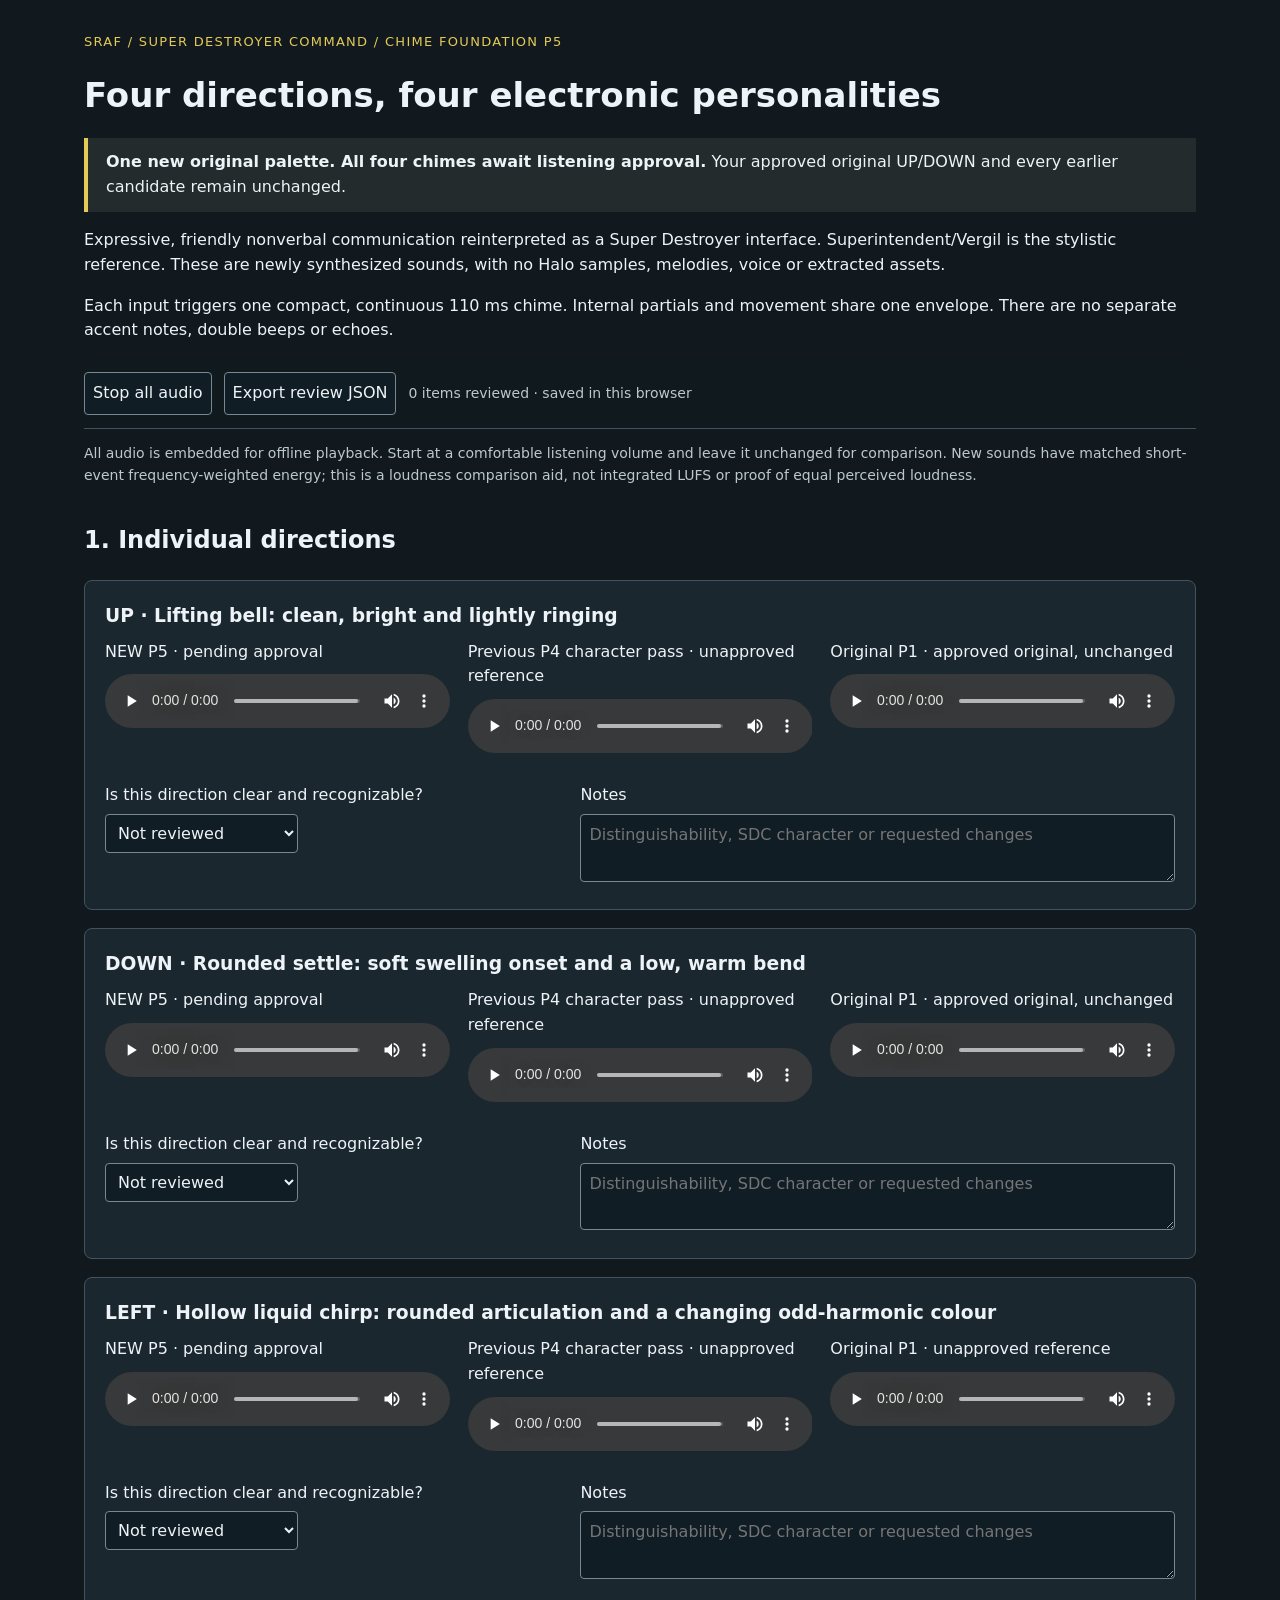
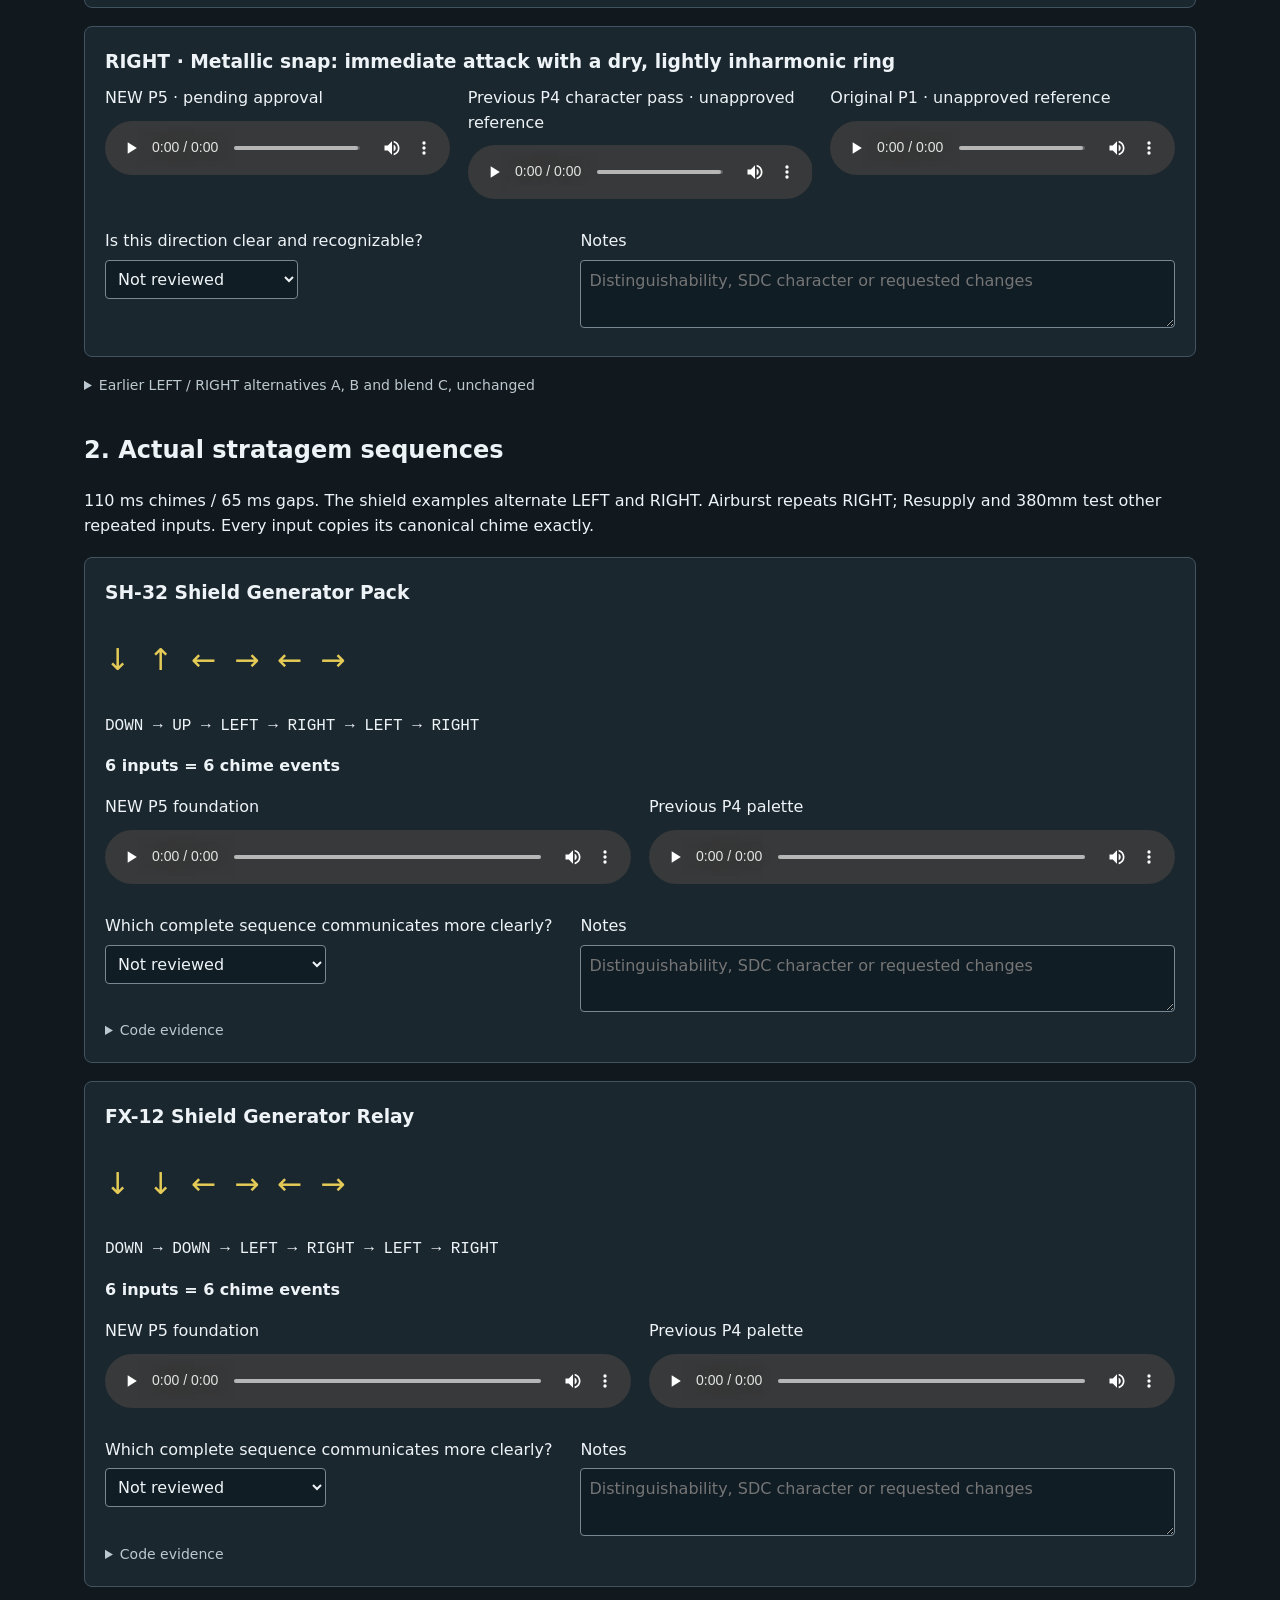
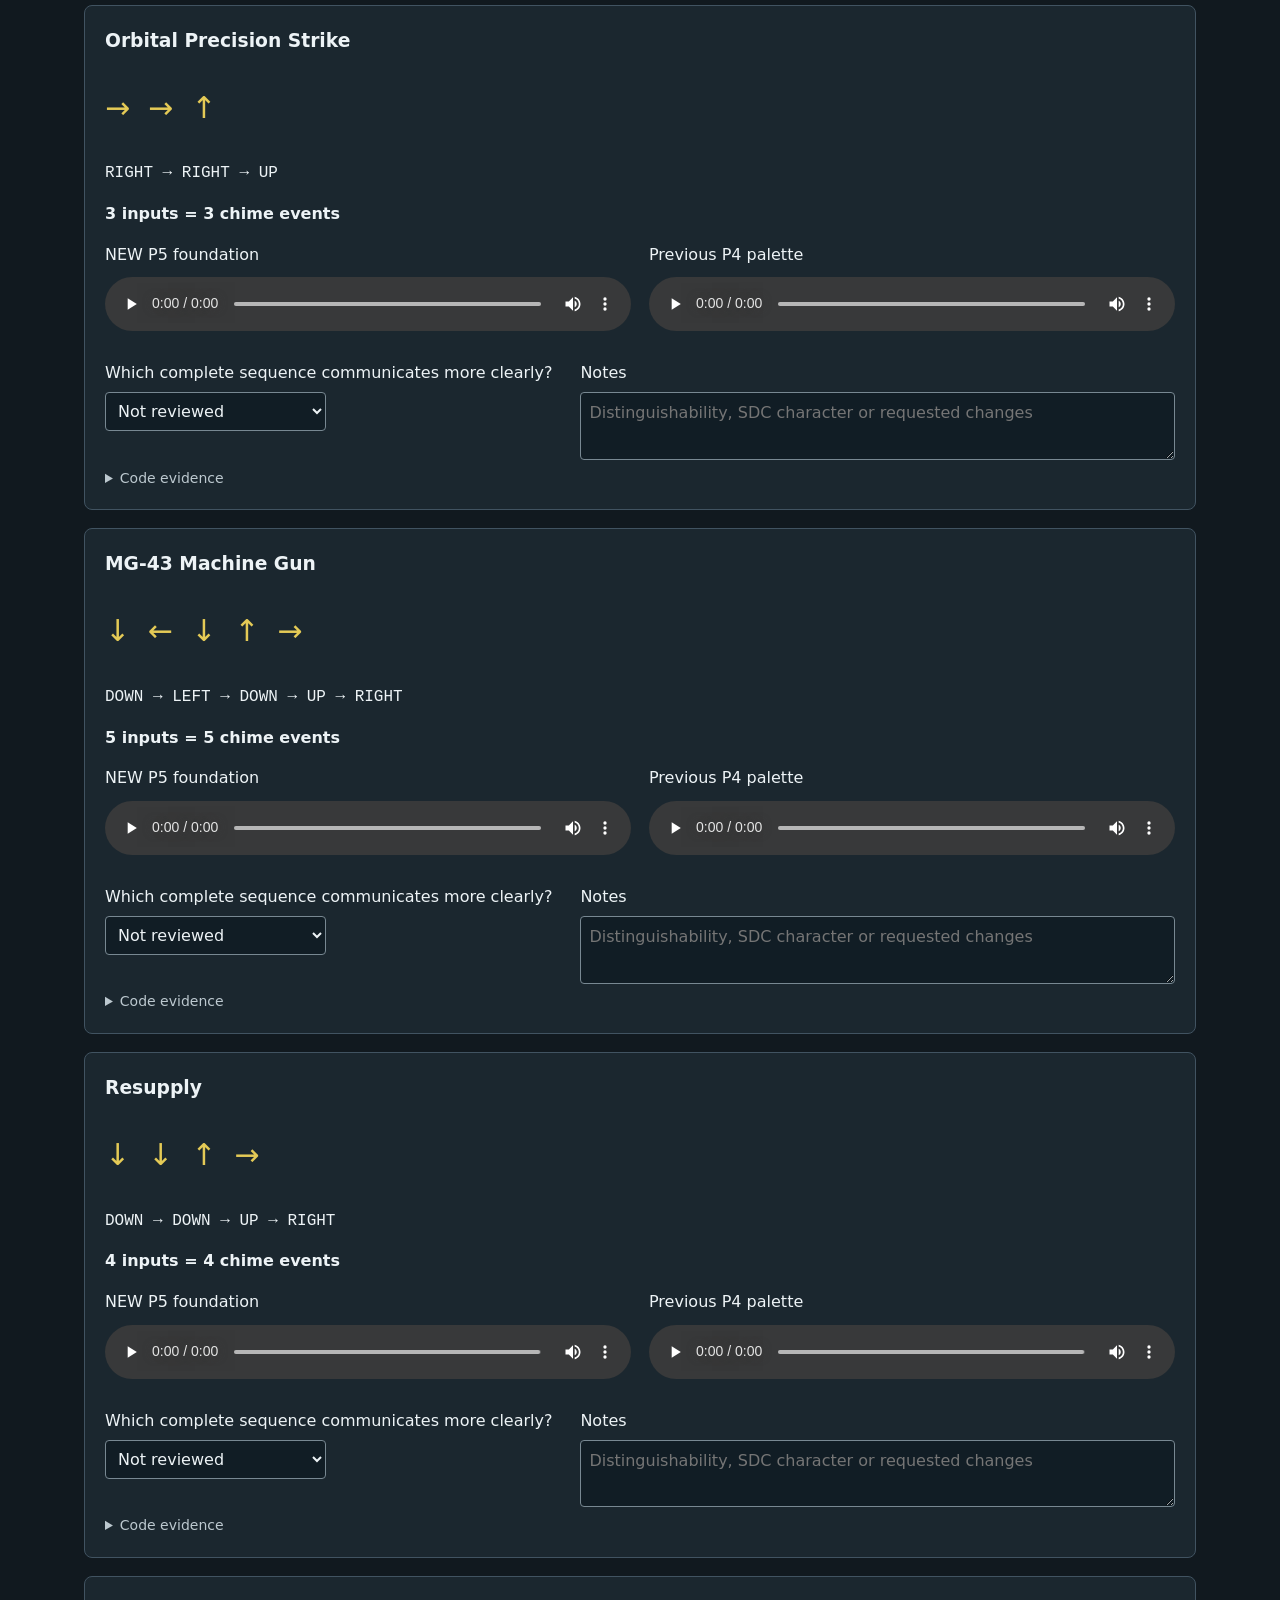
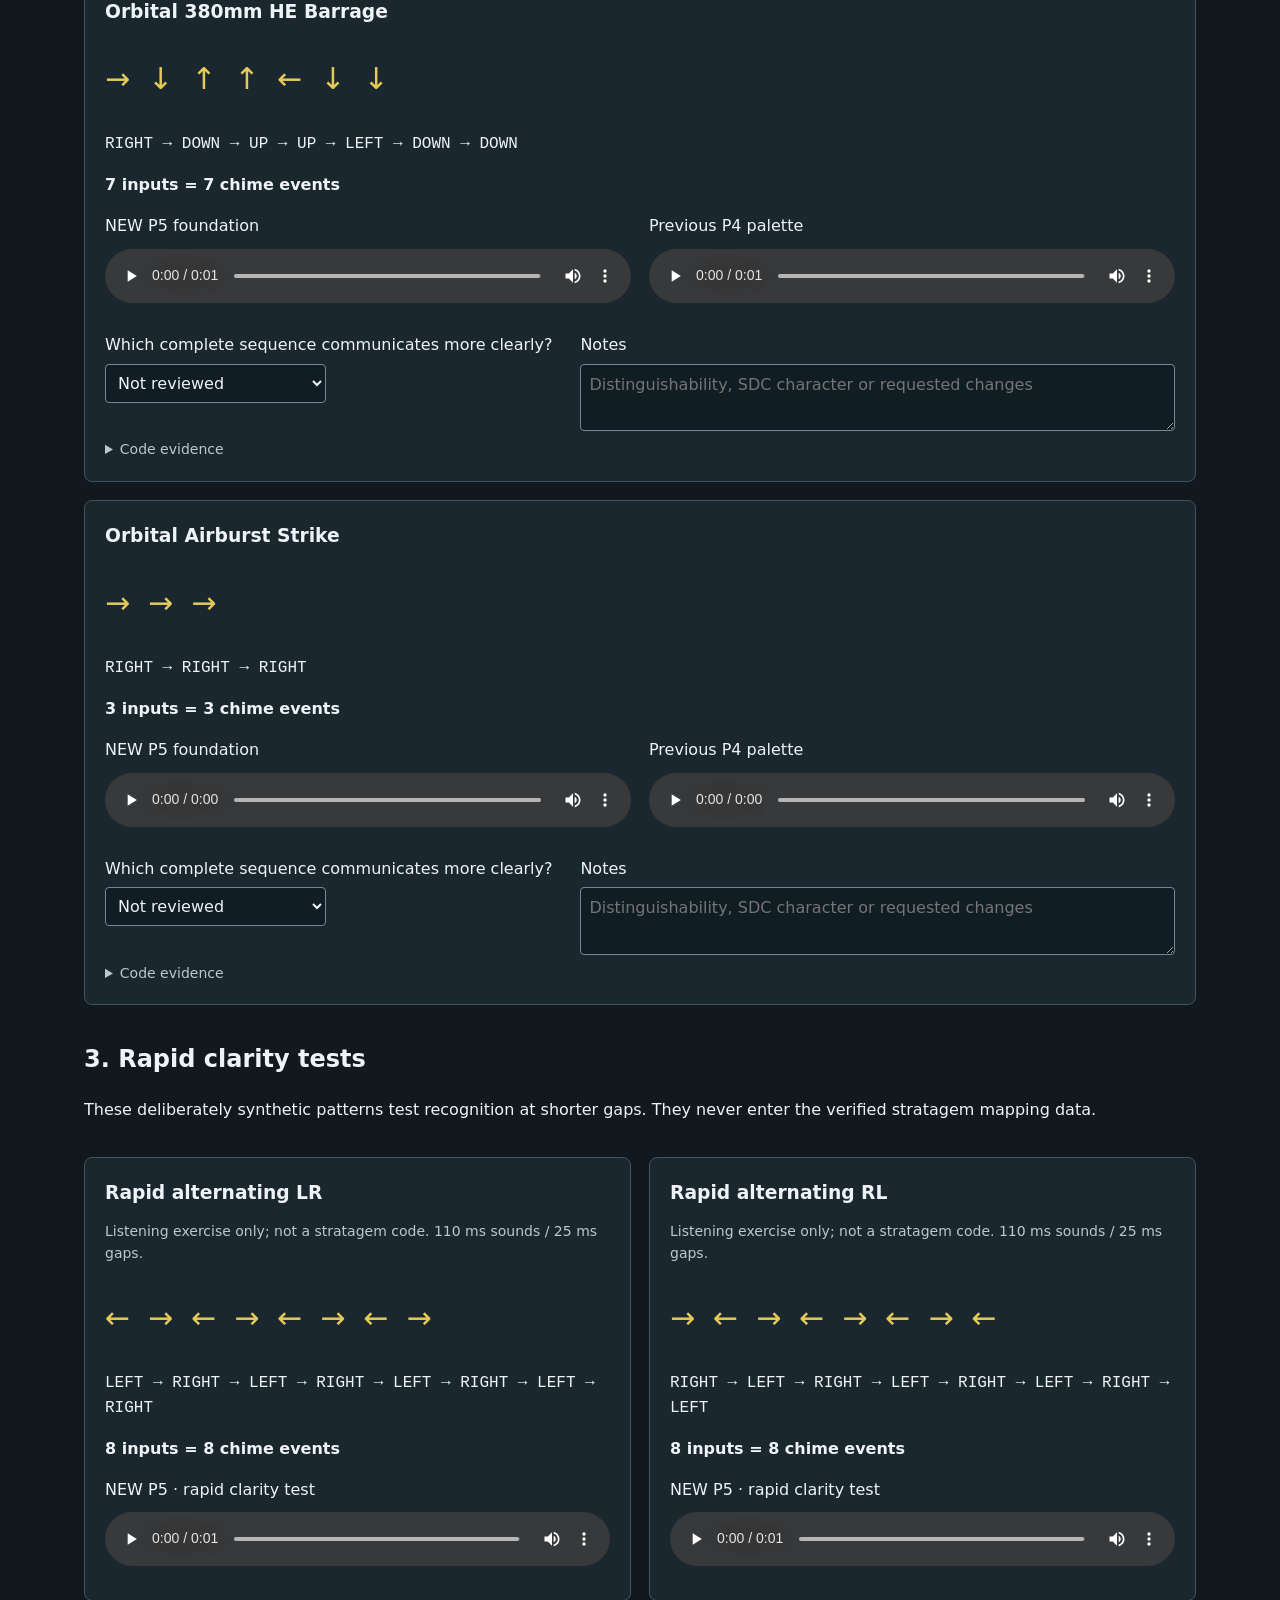
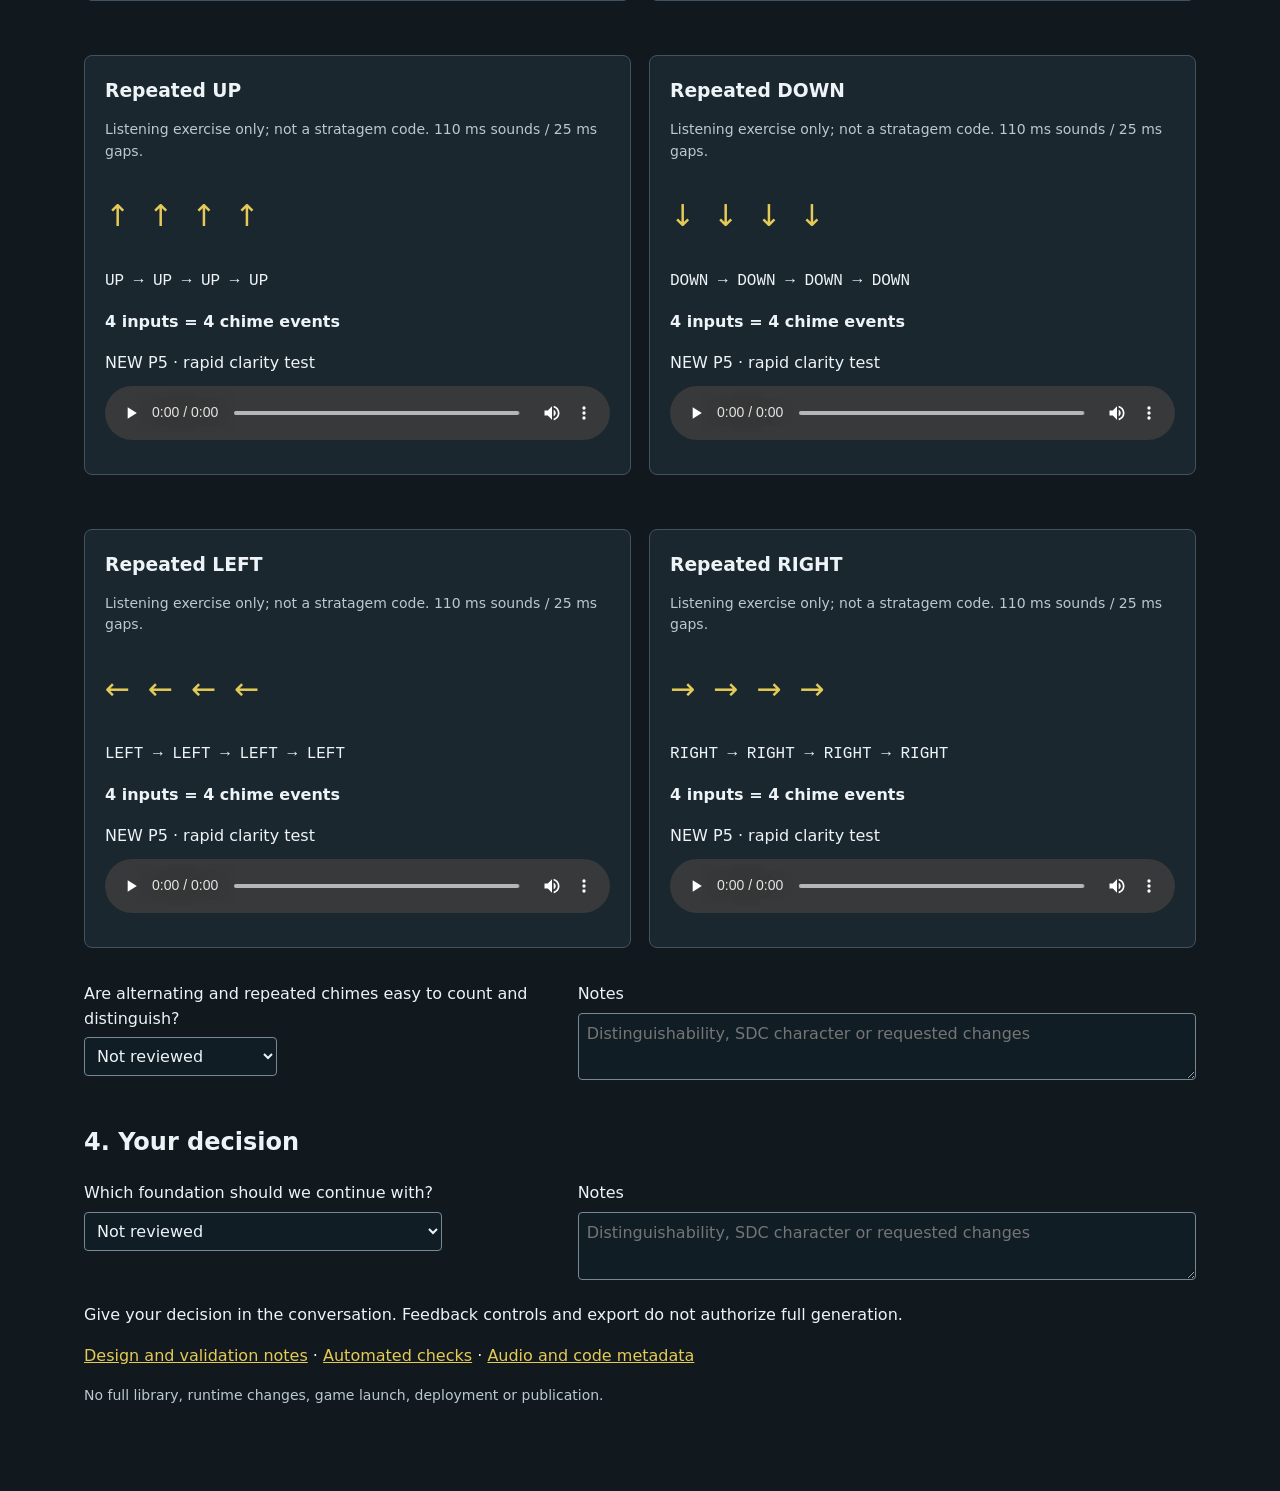
==== SRAF-SDC-Audio-Showcase/index.html @ fc174b92 "Publish SRAF SDC audio showcase" ====
<!doctype html><html lang="en"><head><meta charset="utf-8"><meta name="viewport" content="width=device-width,initial-scale=1"><title>SRAF · SDC expressive chimes P5</title><style>:root{color-scheme:dark;--gold:#e4ca56;--muted:#bcc8cf}*{box-sizing:border-box}body{margin:0;background:#11191f;color:#edf3f6;font:16px/1.55 system-ui,sans-serif}main{max-width:1160px;margin:auto;padding:32px 24px 70px}h1{font-size:34px;line-height:1.2}h2{margin-top:36px}h3{margin:0 0 10px}article,section{padding:20px;margin:18px 0;background:#1b272f;border:1px solid #415361;border-radius:8px}section article{background:#142129}.grid{display:grid;grid-template-columns:1fr 1fr;gap:18px}.compare{display:grid;grid-template-columns:repeat(3,1fr);gap:18px}audio{display:block;width:100%;margin:10px 0 14px}label{display:block}select,textarea,button{font:inherit;color:inherit;background:#111d25;border:1px solid #788892;border-radius:4px;padding:8px}select{display:block;margin-top:6px;max-width:100%}textarea{width:100%;resize:vertical;margin-top:6px}.feedback{display:grid;grid-template-columns:1fr 1.3fr;gap:18px;margin-top:16px}.arrows{font-size:30px;color:var(--gold);letter-spacing:.14em}.code{font-family:ui-monospace,monospace}.notice{border-left:4px solid var(--gold);padding:12px 18px;background:#232b2c}.tag,a{color:var(--gold)}.tag{font-size:13px;letter-spacing:.1em}.muted,details{color:var(--muted);font-size:14px}summary,button{cursor:pointer}.toolbar{position:sticky;top:0;background:#11191ff5;border-bottom:1px solid #415361;z-index:1;padding:8px 0}button{margin:5px 12px 5px 0}.status{font-size:14px;color:var(--muted)}@media(max-width:800px){main{padding:20px 14px 50px}.grid,.compare,.feedback{grid-template-columns:1fr}h1{font-size:28px}} .two{grid-template-columns:repeat(2,1fr)}@media(max-width:800px){.two{grid-template-columns:1fr}}</style></head><body><main><div class="tag">SRAF / SUPER DESTROYER COMMAND / CHIME FOUNDATION P5</div><h1>Four directions, four electronic personalities</h1>
    <p class="notice"><strong>One new original palette. All four chimes await listening approval.</strong> Your approved original UP/DOWN and every earlier candidate remain unchanged.</p>
    <p>Expressive, friendly nonverbal communication reinterpreted as a Super Destroyer interface. Superintendent/Vergil is the stylistic reference. These are newly synthesized sounds, with no Halo samples, melodies, voice or extracted assets.</p>
    <p>Each input triggers one compact, continuous 110 ms chime. Internal partials and movement share one envelope. There are no separate accent notes, double beeps or echoes.</p>
    <div class="toolbar"><button id="stop" type="button">Stop all audio</button><button id="export" type="button">Export review JSON</button><span id="status" class="status" role="status"></span></div>
    <p class="muted">All audio is embedded for offline playback. Start at a comfortable listening volume and leave it unchanged for comparison. New sounds have matched short-event frequency-weighted energy; this is a loudness comparison aid, not integrated LUFS or proof of equal perceived loudness.</p><h2>1. Individual directions</h2><article><h3>UP · Lifting bell: clean, bright and lightly ringing</h3><div class="compare"><label>NEW P5 · pending approval<audio controls preload="metadata" src="[data-uri]"></audio></label><label>Previous P4 character pass · unapproved reference<audio controls preload="metadata" src="[data-uri]"></audio></label><label>Original P1 · approved original, unchanged<audio controls preload="metadata" src="[data-uri]"></audio></label></div><div class="feedback"><label>Is this direction clear and recognizable?<select data-key="P5:UP:decision"><option value="pending">Not reviewed</option><option value="approve">Approve this sound</option><option value="revise">Needs changes</option><option value="uncertain">Unsure</option></select></label><label>Notes<textarea data-key="P5:UP:notes" rows="2" maxlength="4000" placeholder="Distinguishability, SDC character or requested changes"></textarea></label></div></article><article><h3>DOWN · Rounded settle: soft swelling onset and a low, warm bend</h3><div class="compare"><label>NEW P5 · pending approval<audio controls preload="metadata" src="[data-uri]"></audio></label><label>Previous P4 character pass · unapproved reference<audio controls preload="metadata" src="[data-uri]"></audio></label><label>Original P1 · approved original, unchanged<audio controls preload="metadata" src="[data-uri]"></audio></label></div><div class="feedback"><label>Is this direction clear and recognizable?<select data-key="P5:DOWN:decision"><option value="pending">Not reviewed</option><option value="approve">Approve this sound</option><option value="revise">Needs changes</option><option value="uncertain">Unsure</option></select></label><label>Notes<textarea data-key="P5:DOWN:notes" rows="2" maxlength="4000" placeholder="Distinguishability, SDC character or requested changes"></textarea></label></div></article><article><h3>LEFT · Hollow liquid chirp: rounded articulation and a changing odd-harmonic colour</h3><div class="compare"><label>NEW P5 · pending approval<audio controls preload="metadata" src="[data-uri]"></audio></label><label>Previous P4 character pass · unapproved reference<audio controls preload="metadata" src="[data-uri]"></audio></label><label>Original P1 · unapproved reference<audio controls preload="metadata" src="[data-uri]"></audio></label></div><div class="feedback"><label>Is this direction clear and recognizable?<select data-key="P5:LEFT:decision"><option value="pending">Not reviewed</option><option value="approve">Approve this sound</option><option value="revise">Needs changes</option><option value="uncertain">Unsure</option></select></label><label>Notes<textarea data-key="P5:LEFT:notes" rows="2" maxlength="4000" placeholder="Distinguishability, SDC character or requested changes"></textarea></label></div></article><article><h3>RIGHT · Metallic snap: immediate attack with a dry, lightly inharmonic ring</h3><div class="compare"><label>NEW P5 · pending approval<audio controls preload="metadata" src="[data-uri]"></audio></label><label>Previous P4 character pass · unapproved reference<audio controls preload="metadata" src="[data-uri]"></audio></label><label>Original P1 · unapproved reference<audio controls preload="metadata" src="[data-uri]"></audio></label></div><div class="feedback"><label>Is this direction clear and recognizable?<select data-key="P5:RIGHT:decision"><option value="pending">Not reviewed</option><option value="approve">Approve this sound</option><option value="revise">Needs changes</option><option value="uncertain">Unsure</option></select></label><label>Notes<textarea data-key="P5:RIGHT:notes" rows="2" maxlength="4000" placeholder="Distinguishability, SDC character or requested changes"></textarea></label></div></article><details><summary>Earlier LEFT / RIGHT alternatives A, B and blend C, unchanged</summary><div class="grid"><article><h3>Earlier A · LEFT</h3><label>Exact earlier WAV, reference only<audio controls preload="metadata" src="[data-uri]"></audio></label></article><article><h3>Earlier A · RIGHT</h3><label>Exact earlier WAV, reference only<audio controls preload="metadata" src="[data-uri]"></audio></label></article><article><h3>Earlier B · LEFT</h3><label>Exact earlier WAV, reference only<audio controls preload="metadata" src="[data-uri]"></audio></label></article><article><h3>Earlier B · RIGHT</h3><label>Exact earlier WAV, reference only<audio controls preload="metadata" src="[data-uri]"></audio></label></article><article><h3>Earlier C · LEFT</h3><label>Exact earlier WAV, reference only<audio controls preload="metadata" src="[data-uri]"></audio></label></article><article><h3>Earlier C · RIGHT</h3><label>Exact earlier WAV, reference only<audio controls preload="metadata" src="[data-uri]"></audio></label></article></div></details><h2>2. Actual stratagem sequences</h2><p>110 ms chimes / 65 ms gaps. The shield examples alternate LEFT and RIGHT. Airburst repeats RIGHT; Resupply and 380mm test other repeated inputs. Every input copies its canonical chime exactly.</p><article><h3>SH-32 Shield Generator Pack</h3><p class="arrows">↓ ↑ ← → ← →</p><p class="code">DOWN → UP → LEFT → RIGHT → LEFT → RIGHT</p><p><strong>6 inputs = 6 chime events</strong></p><div class="compare two"><label>NEW P5 foundation<audio controls preload="metadata" src="[data-uri]"></audio></label><label>Previous P4 palette<audio controls preload="metadata" src="[data-uri]"></audio></label></div><div class="feedback"><label>Which complete sequence communicates more clearly?<select data-key="sequence:sh_32_shield_generator_pack:decision"><option value="pending">Not reviewed</option><option value="P5">Prefer new chimes</option><option value="P4">Prefer previous palette</option><option value="revise">Revise new chimes</option><option value="uncertain">Unsure</option></select></label><label>Notes<textarea data-key="sequence:sh_32_shield_generator_pack:notes" rows="2" maxlength="4000" placeholder="Distinguishability, SDC character or requested changes"></textarea></label></div><details><summary>Code evidence</summary><p>Historical game record /0/StratagemSettings/items/2, exact agreement with pinned published corroboration. No new current-build extraction. verified_historical_game_extraction_corroborated</p></details></article><article><h3>FX-12 Shield Generator Relay</h3><p class="arrows">↓ ↓ ← → ← →</p><p class="code">DOWN → DOWN → LEFT → RIGHT → LEFT → RIGHT</p><p><strong>6 inputs = 6 chime events</strong></p><div class="compare two"><label>NEW P5 foundation<audio controls preload="metadata" src="[data-uri]"></audio></label><label>Previous P4 palette<audio controls preload="metadata" src="[data-uri]"></audio></label></div><div class="feedback"><label>Which complete sequence communicates more clearly?<select data-key="sequence:fx_12_shield_generator_relay:decision"><option value="pending">Not reviewed</option><option value="P5">Prefer new chimes</option><option value="P4">Prefer previous palette</option><option value="revise">Revise new chimes</option><option value="uncertain">Unsure</option></select></label><label>Notes<textarea data-key="sequence:fx_12_shield_generator_relay:notes" rows="2" maxlength="4000" placeholder="Distinguishability, SDC character or requested changes"></textarea></label></div><details><summary>Code evidence</summary><p>Historical game record /3/StratagemSettings/items/0, exact agreement with pinned published corroboration. No new current-build extraction. verified_historical_game_extraction_corroborated</p></details></article><article><h3>Orbital Precision Strike</h3><p class="arrows">→ → ↑</p><p class="code">RIGHT → RIGHT → UP</p><p><strong>3 inputs = 3 chime events</strong></p><div class="compare two"><label>NEW P5 foundation<audio controls preload="metadata" src="[data-uri]"></audio></label><label>Previous P4 palette<audio controls preload="metadata" src="[data-uri]"></audio></label></div><div class="feedback"><label>Which complete sequence communicates more clearly?<select data-key="sequence:orbital_precision_strike:decision"><option value="pending">Not reviewed</option><option value="P5">Prefer new chimes</option><option value="P4">Prefer previous palette</option><option value="revise">Revise new chimes</option><option value="uncertain">Unsure</option></select></label><label>Notes<textarea data-key="sequence:orbital_precision_strike:notes" rows="2" maxlength="4000" placeholder="Distinguishability, SDC character or requested changes"></textarea></label></div><details><summary>Code evidence</summary><p>Historical game record /6/StratagemSettings/items/0, exact agreement with pinned published corroboration. No new current-build extraction. verified_historical_game_extraction_corroborated</p></details></article><article><h3>MG-43 Machine Gun</h3><p class="arrows">↓ ← ↓ ↑ →</p><p class="code">DOWN → LEFT → DOWN → UP → RIGHT</p><p><strong>5 inputs = 5 chime events</strong></p><div class="compare two"><label>NEW P5 foundation<audio controls preload="metadata" src="[data-uri]"></audio></label><label>Previous P4 palette<audio controls preload="metadata" src="[data-uri]"></audio></label></div><div class="feedback"><label>Which complete sequence communicates more clearly?<select data-key="sequence:mg43_machine_gun:decision"><option value="pending">Not reviewed</option><option value="P5">Prefer new chimes</option><option value="P4">Prefer previous palette</option><option value="revise">Revise new chimes</option><option value="uncertain">Unsure</option></select></label><label>Notes<textarea data-key="sequence:mg43_machine_gun:notes" rows="2" maxlength="4000" placeholder="Distinguishability, SDC character or requested changes"></textarea></label></div><details><summary>Code evidence</summary><p>Historical game record /8/StratagemSettings/items/2, exact agreement with pinned published corroboration. No new current-build extraction. verified_historical_game_extraction_corroborated</p></details></article><article><h3>Resupply</h3><p class="arrows">↓ ↓ ↑ →</p><p class="code">DOWN → DOWN → UP → RIGHT</p><p><strong>4 inputs = 4 chime events</strong></p><div class="compare two"><label>NEW P5 foundation<audio controls preload="metadata" src="[data-uri]"></audio></label><label>Previous P4 palette<audio controls preload="metadata" src="[data-uri]"></audio></label></div><div class="feedback"><label>Which complete sequence communicates more clearly?<select data-key="sequence:resupply:decision"><option value="pending">Not reviewed</option><option value="P5">Prefer new chimes</option><option value="P4">Prefer previous palette</option><option value="revise">Revise new chimes</option><option value="uncertain">Unsure</option></select></label><label>Notes<textarea data-key="sequence:resupply:notes" rows="2" maxlength="4000" placeholder="Distinguishability, SDC character or requested changes"></textarea></label></div><details><summary>Code evidence</summary><p>Historical game record /1/StratagemSettings/items/0, exact agreement with pinned published corroboration. No new current-build extraction. verified_historical_game_extraction_corroborated</p></details></article><article><h3>Orbital 380mm HE Barrage</h3><p class="arrows">→ ↓ ↑ ↑ ← ↓ ↓</p><p class="code">RIGHT → DOWN → UP → UP → LEFT → DOWN → DOWN</p><p><strong>7 inputs = 7 chime events</strong></p><div class="compare two"><label>NEW P5 foundation<audio controls preload="metadata" src="[data-uri]"></audio></label><label>Previous P4 palette<audio controls preload="metadata" src="[data-uri]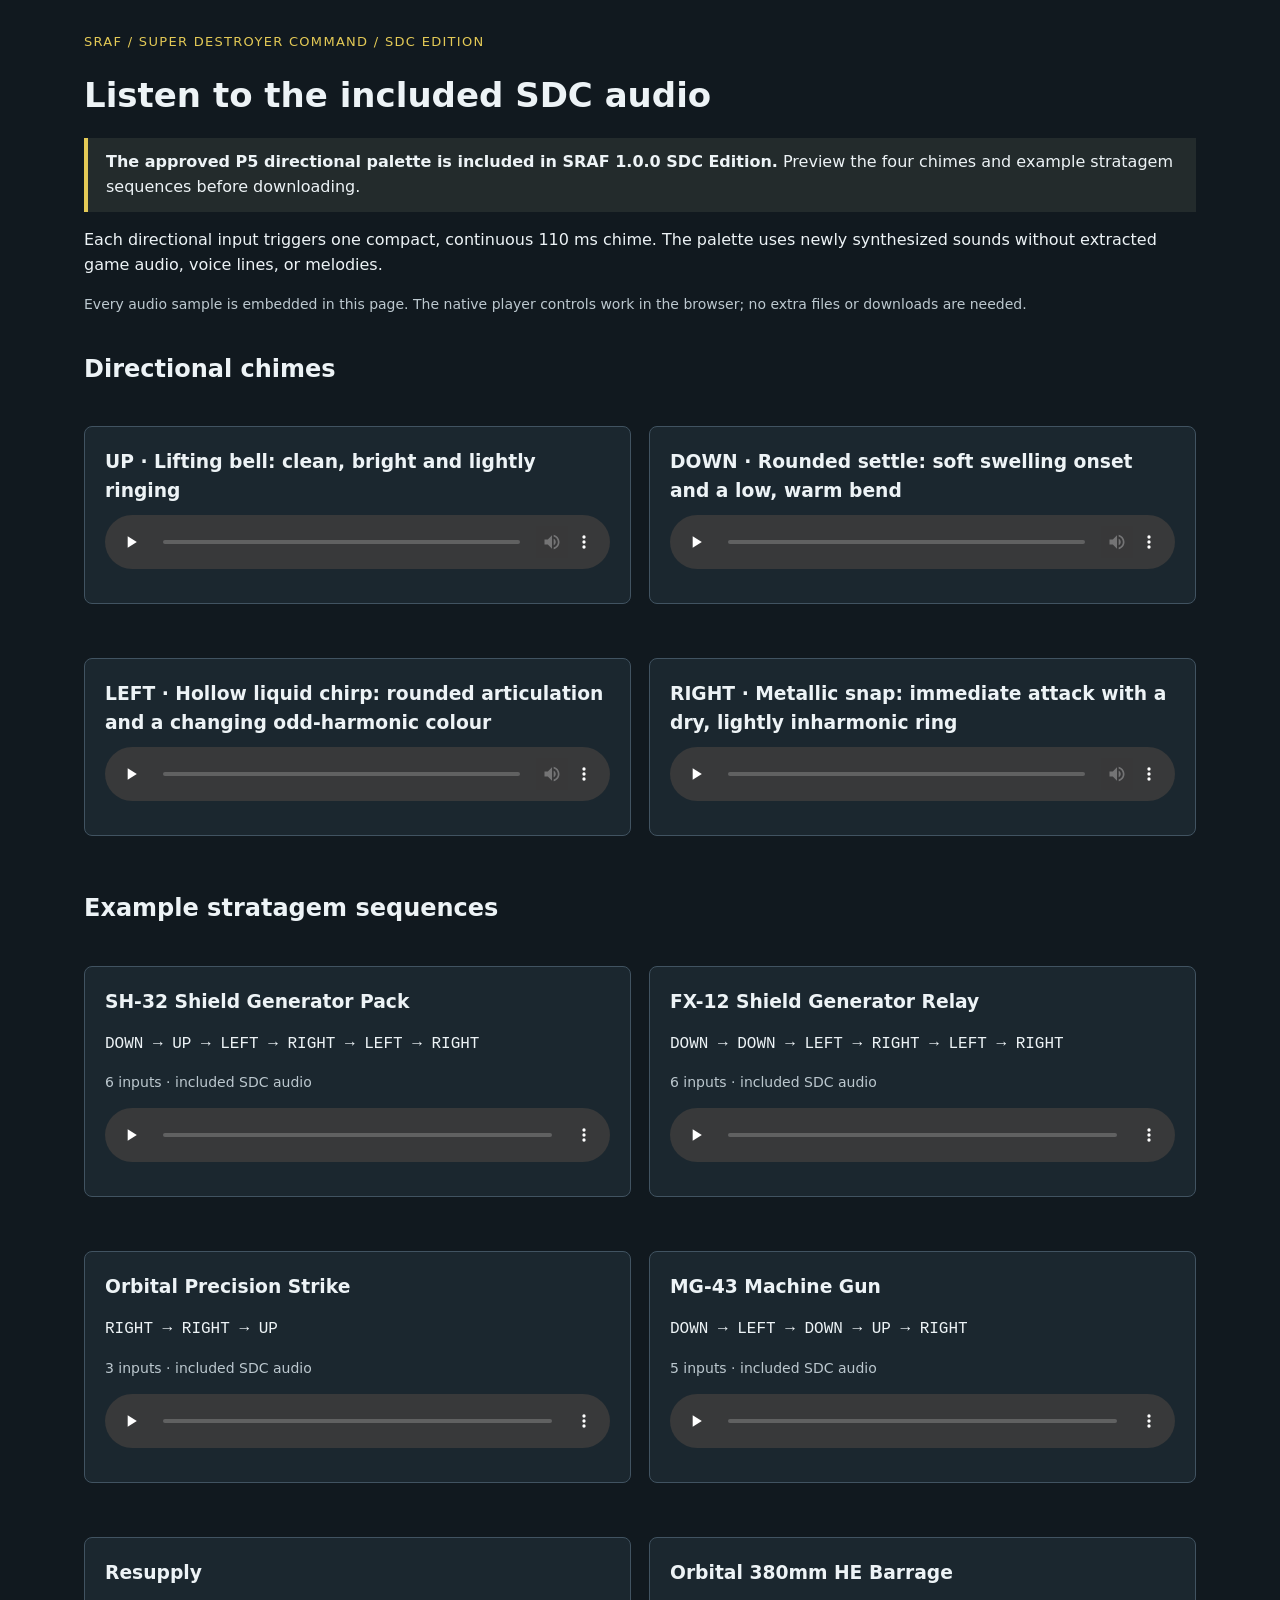
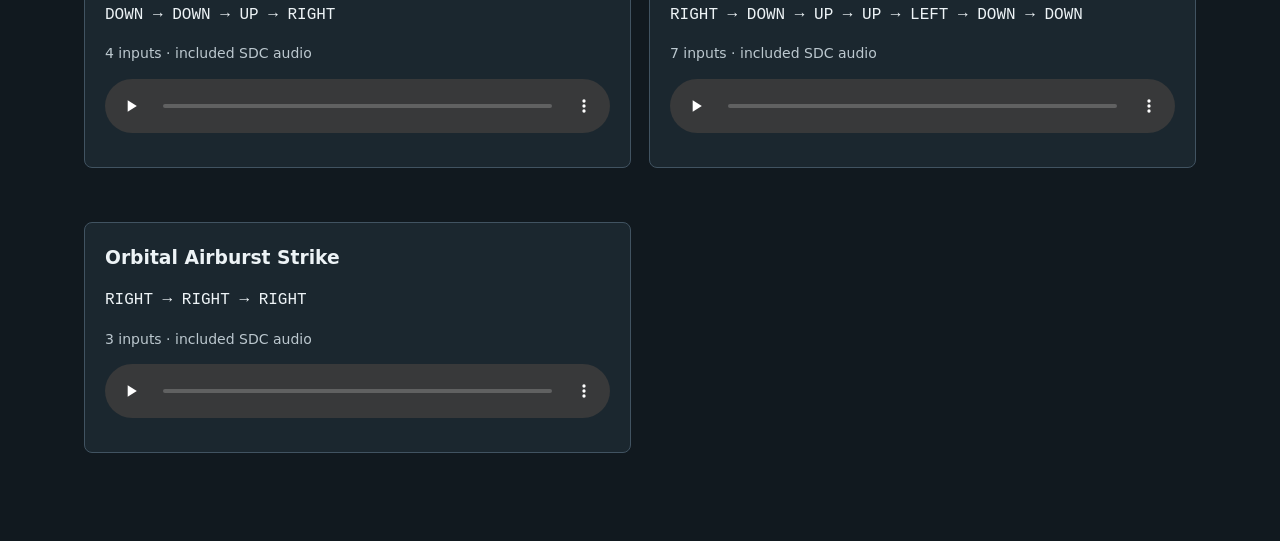
